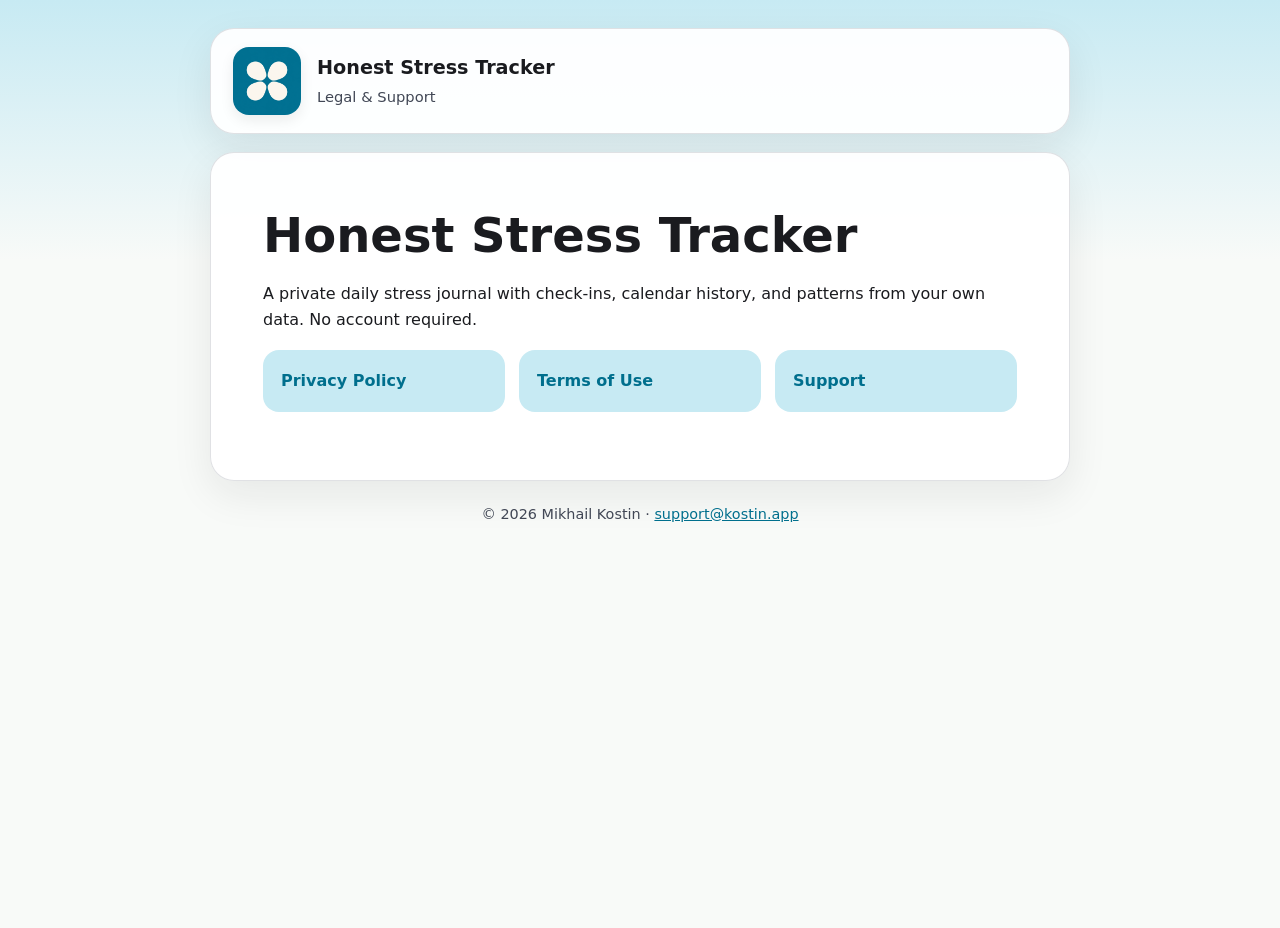
==== index.html @ 7f4ad1bf "Initial commit" ====
<!doctype html>
<html lang="en">
<head>
  <meta charset="utf-8">
  <meta name="viewport" content="width=device-width, initial-scale=1">
  <meta name="description" content="Privacy policy, terms of use, and support for Honest Stress Tracker.">
  <title>Honest Stress Tracker — Legal &amp; Support</title>
  <link rel="icon" type="image/png" href="img/favicon.png">
  <link rel="apple-touch-icon" href="img/icon.png">
  <link rel="stylesheet" href="css/styles.css">
</head>
<body>
  <div class="page">
    <header class="site-header">
      <img class="app-icon" src="img/icon.png" alt="Honest Stress Tracker app icon">
      <div class="brand"><strong>Honest Stress Tracker</strong><span>Legal &amp; Support</span></div>
    </header>
    <main>
      <h1>Honest Stress Tracker</h1>
      <p>A private daily stress journal with check-ins, calendar history, and patterns from your own data. No account required.</p>
      <ul class="document-list">
        <li><a href="privacy-policy.html">Privacy Policy</a></li>
        <li><a href="terms-of-use.html">Terms of Use</a></li>
        <li><a href="support.html">Support</a></li>
      </ul>
    </main>
    <footer>© 2026 Mikhail Kostin · <a href="mailto:support@kostin.app">support@kostin.app</a></footer>
  </div>
</body>
</html>
---- css/styles.css ----
:root {
  color-scheme: light;
  --background: #f8faf8;
  --surface: #ffffff;
  --text: #1a1b1f;
  --muted: #414755;
  --accent: #006f8d;
  --accent-soft: #c7eaf3;
  --border: rgba(113, 119, 134, 0.22);
  --shadow: rgba(26, 27, 31, 0.08);
}

* { box-sizing: border-box; }

body {
  margin: 0;
  min-height: 100vh;
  min-height: 100dvh;
  background: linear-gradient(180deg, #c7eaf3 0, var(--background) 260px);
  background-repeat: no-repeat;
  color: var(--text);
  font-family: system-ui, -apple-system, BlinkMacSystemFont, "Segoe UI", sans-serif;
  line-height: 1.65;
}

.page {
  width: min(860px, calc(100% - 32px));
  margin: 28px auto 56px;
}

.site-header,
main {
  background: color-mix(in srgb, var(--surface) 94%, transparent);
  border: 1px solid var(--border);
  border-radius: 24px;
  box-shadow: 0 14px 40px var(--shadow);
}

.site-header {
  display: flex;
  align-items: center;
  gap: 16px;
  padding: 18px 22px;
  margin-bottom: 18px;
}

.app-icon {
  width: 68px;
  height: 68px;
  border-radius: 16px;
  box-shadow: 0 5px 14px var(--shadow);
}

.brand { flex: 1; min-width: 0; overflow-wrap: anywhere; }
.brand strong { display: block; font-size: 1.2rem; }
.brand span { color: var(--muted); font-size: 0.92rem; }

.locale-selector { flex: 0 0 auto; }
.locale-selector select {
  width: 180px;
  max-width: 100%;
  padding: 9px 12px;
  border: 1px solid var(--border);
  border-radius: 12px;
  background: var(--accent-soft);
  color: var(--text);
  font: inherit;
  font-weight: 700;
  cursor: pointer;
}

.locale-selector select:focus-visible {
  outline: 3px solid color-mix(in srgb, var(--accent) 35%, transparent);
  outline-offset: 2px;
}

main { padding: clamp(24px, 5vw, 52px); }
h1, h2 { line-height: 1.25; }
h1 { margin: 0 0 8px; font-size: clamp(2rem, 6vw, 3rem); overflow-wrap: anywhere; }
h2 { margin-top: 2rem; font-size: 1.35rem; }
p, li { max-width: 72ch; }
ul { padding-left: 1.35rem; }
.muted { color: var(--muted); margin-top: 0; }
a { color: var(--accent); }

.document-list {
  display: grid;
  grid-template-columns: repeat(auto-fit, minmax(210px, 1fr));
  gap: 14px;
  padding: 0;
  list-style: none;
}

.document-list a {
  display: block;
  height: 100%;
  padding: 18px;
  background: var(--accent-soft);
  border-radius: 16px;
  font-weight: 750;
  text-decoration: none;
}

footer {
  padding: 22px 8px;
  color: var(--muted);
  font-size: 0.9rem;
  text-align: center;
}

@media (max-width: 560px) {
  .page { width: min(calc(100% - 20px), 860px); margin-top: 10px; }
  .site-header { align-items: flex-start; flex-wrap: wrap; border-radius: 18px; }
  .app-icon { width: 56px; height: 56px; border-radius: 13px; }
  .locale-selector { width: 100%; }
  .locale-selector select { width: 100%; }
  main { border-radius: 18px; }
  h1 { font-size: 1.85rem; }
}
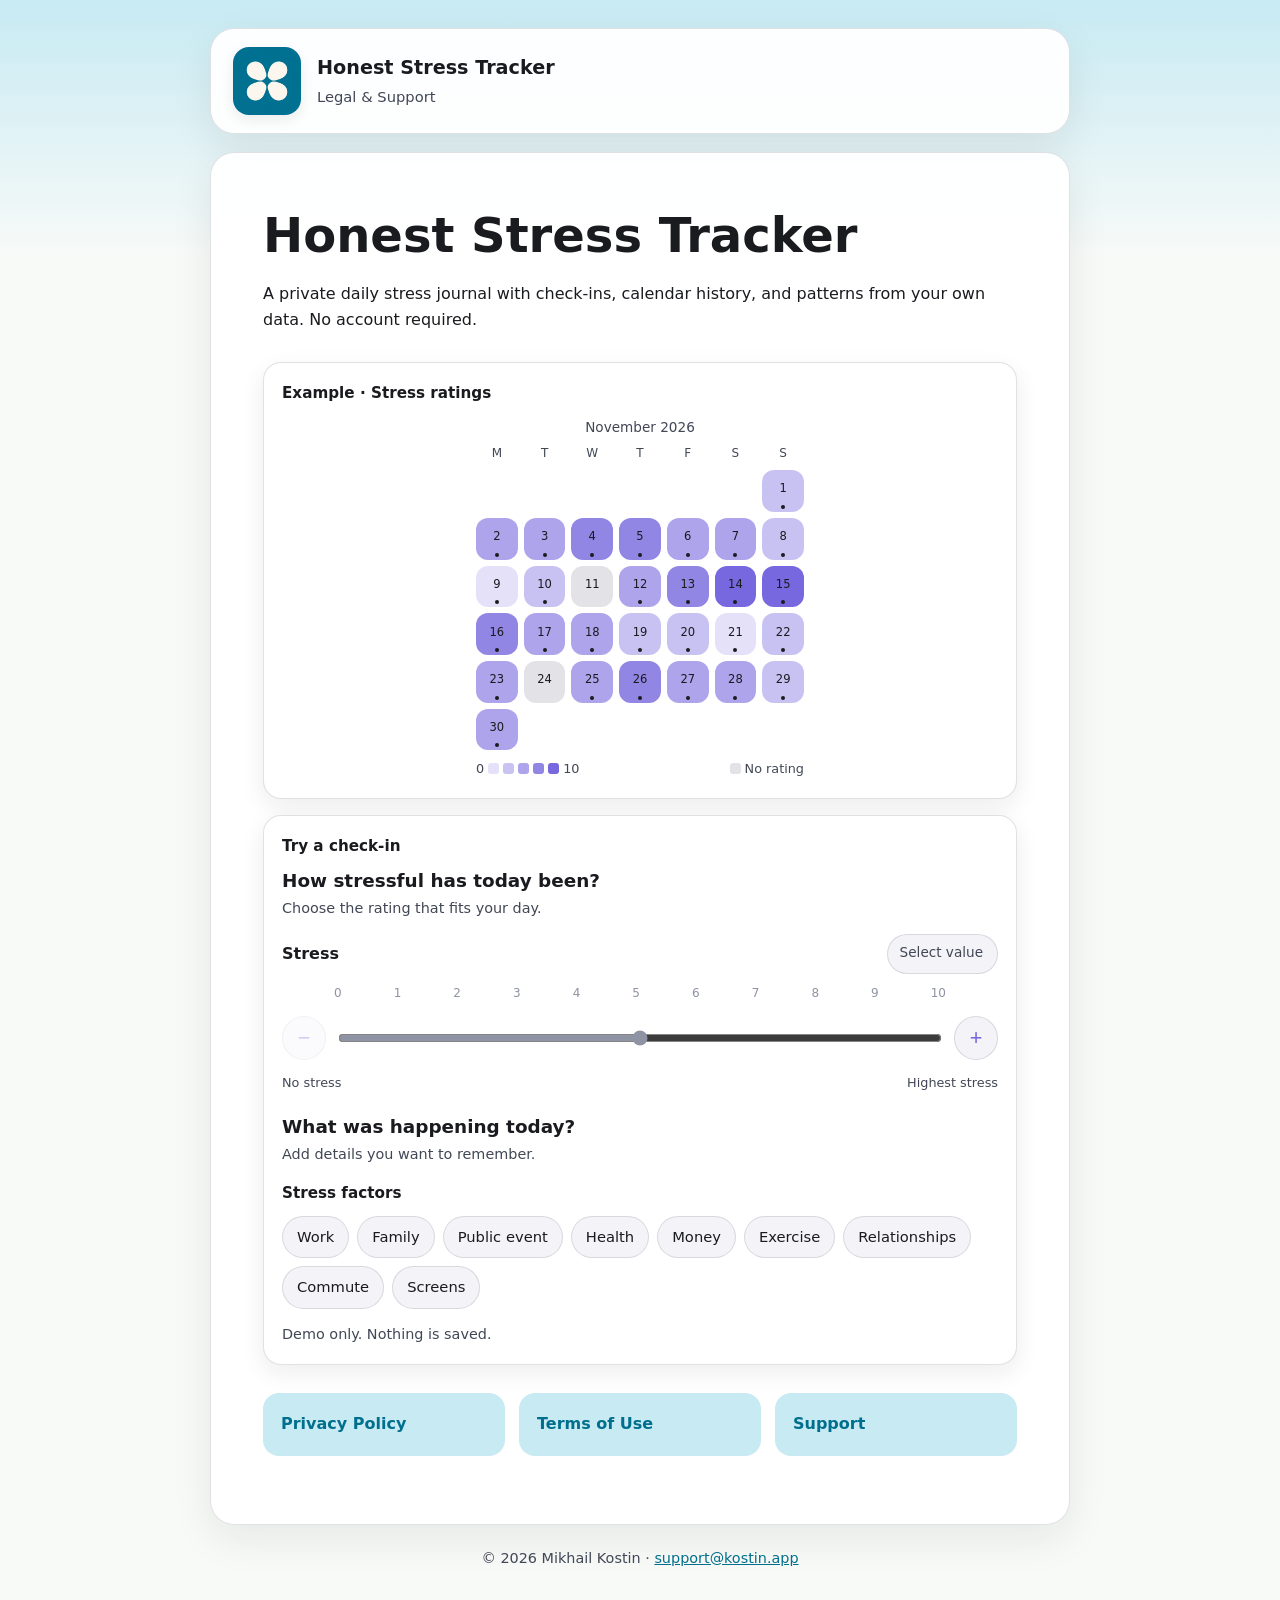
==== commit b26a77b5: "Add demo" ====
--- a/index.html
+++ b/index.html
@@ -18,6 +18,56 @@
     <main>
       <h1>Honest Stress Tracker</h1>
       <p>A private daily stress journal with check-ins, calendar history, and patterns from your own data. No account required.</p>
+
+      <section class="demo" aria-label="App preview">
+        <div class="demo-card">
+          <p class="demo-label">Example · Stress ratings</p>
+          <div class="demo-calendar" id="demo-calendar"></div>
+        </div>
+
+        <div class="demo-card">
+          <p class="demo-label">Try a check-in</p>
+          <p class="demo-prompt">How stressful has today been?</p>
+          <p class="demo-hint">Choose the rating that fits your day.</p>
+
+          <div class="demo-slider" id="demo-slider">
+            <div class="demo-slider-header">
+              <span class="demo-metric-name">Stress</span>
+              <span class="demo-value-chip" id="demo-value-chip" aria-live="polite">
+                <span class="demo-value" id="demo-value">Select value</span><span class="demo-value-max" id="demo-value-max"></span>
+              </span>
+            </div>
+            <div class="demo-scale-numbers" aria-hidden="true">
+              <span>0</span><span>1</span><span>2</span><span>3</span><span>4</span><span>5</span><span>6</span><span>7</span><span>8</span><span>9</span><span>10</span>
+            </div>
+            <div class="demo-slider-row">
+              <button type="button" class="demo-step" id="demo-dec" aria-label="Decrease Stress" disabled>−</button>
+              <input
+                type="range"
+                id="demo-range"
+                class="demo-range"
+                min="0"
+                max="10"
+                step="1"
+                value="5"
+                aria-label="Stress"
+              >
+              <button type="button" class="demo-step" id="demo-inc" aria-label="Increase Stress">+</button>
+            </div>
+            <div class="demo-endpoints">
+              <span>No stress</span>
+              <span>Highest stress</span>
+            </div>
+          </div>
+
+          <p class="demo-prompt demo-context-title">What was happening today?</p>
+          <p class="demo-hint" id="demo-stress-summary">Add details you want to remember.</p>
+          <p class="demo-label">Stress factors</p>
+          <div class="demo-chips" id="demo-chips" role="group" aria-label="Stress factors"></div>
+          <p class="demo-footnote">Demo only. Nothing is saved.</p>
+        </div>
+      </section>
+
       <ul class="document-list">
         <li><a href="privacy-policy.html">Privacy Policy</a></li>
         <li><a href="terms-of-use.html">Terms of Use</a></li>
@@ -26,5 +76,6 @@
     </main>
     <footer>© 2026 Mikhail Kostin · <a href="mailto:support@kostin.app">support@kostin.app</a></footer>
   </div>
+  <script src="js/demo.js" defer></script>
 </body>
 </html>
--- a/css/styles.css
+++ b/css/styles.css
@@ -117,3 +117,239 @@
   main { border-radius: 18px; }
   h1 { font-size: 1.85rem; }
 }
+
+/* —— Home page demo —— */
+.demo {
+  display: grid;
+  gap: 16px;
+  margin: 28px 0;
+}
+
+.demo-card {
+  padding: 18px;
+  background: #fff;
+  border: 1px solid var(--border);
+  border-radius: 18px;
+  box-shadow: 0 8px 24px var(--shadow);
+}
+
+.demo-label {
+  margin: 0 0 10px;
+  font-size: 0.95rem;
+  font-weight: 700;
+}
+
+.demo-prompt {
+  margin: 0 0 4px;
+  font-size: 1.15rem;
+  font-weight: 700;
+  line-height: 1.3;
+}
+
+.demo-hint,
+.demo-footnote {
+  margin: 0 0 14px;
+  color: var(--muted);
+  font-size: 0.9rem;
+}
+
+.demo-footnote { margin: 14px 0 0; }
+
+.demo-context-title { margin-top: 22px; }
+
+.demo-calendar {
+  width: min(100%, 328px);
+  margin: 0 auto;
+}
+
+.demo-month {
+  margin: 0 0 6px;
+  text-align: center;
+  color: var(--muted);
+  font-size: 0.85rem;
+}
+
+.demo-weekdays,
+.demo-week {
+  display: grid;
+  grid-template-columns: repeat(7, minmax(0, 1fr));
+  gap: 6px;
+  margin-bottom: 6px;
+}
+
+.demo-weekday {
+  text-align: center;
+  color: var(--muted);
+  font-size: 0.75rem;
+}
+
+.demo-day-slot {
+  aspect-ratio: 1;
+  min-width: 0;
+}
+
+.demo-day {
+  display: flex;
+  align-items: center;
+  justify-content: center;
+  width: 100%;
+  height: 100%;
+  border-radius: 12px;
+  font-size: 0.72rem;
+  position: relative;
+  padding-bottom: 4px;
+}
+
+.demo-day.has-rating::after {
+  content: "";
+  position: absolute;
+  bottom: 3px;
+  width: 4px;
+  height: 4px;
+  border-radius: 2px;
+  background: var(--text);
+}
+
+.demo-legend {
+  display: flex;
+  flex-wrap: wrap;
+  justify-content: space-between;
+  gap: 8px;
+  margin-top: 8px;
+  color: var(--muted);
+  font-size: 0.8rem;
+}
+
+.demo-legend-group {
+  display: flex;
+  align-items: center;
+  gap: 4px;
+}
+
+.demo-swatch {
+  width: 11px;
+  height: 11px;
+  border-radius: 3px;
+  display: inline-block;
+}
+
+.demo-slider { display: grid; gap: 10px; margin-bottom: 4px; }
+
+.demo-slider-header {
+  display: flex;
+  align-items: center;
+  gap: 10px;
+}
+
+.demo-metric-name { flex: 1; font-weight: 700; }
+
+.demo-value-chip {
+  display: inline-flex;
+  align-items: baseline;
+  gap: 2px;
+  min-height: 40px;
+  padding: 6px 12px;
+  border-radius: 999px;
+  border: 1px solid var(--border);
+  background: #f4f3f8;
+  color: var(--muted);
+  font-size: 0.85rem;
+}
+
+.demo-value-chip.is-answered { color: #7768df; }
+.demo-value-chip.is-answered .demo-value {
+  font-size: 1.25rem;
+  font-weight: 700;
+  line-height: 1.1;
+}
+.demo-value-max { color: var(--muted); font-size: 0.85rem; }
+
+.demo-scale-numbers {
+  display: flex;
+  justify-content: space-between;
+  padding: 0 52px;
+  color: #8e94a3;
+  font-size: 0.75rem;
+}
+
+.demo-scale-numbers .is-selected {
+  color: #7768df;
+  font-weight: 700;
+}
+
+.demo-slider-row {
+  display: flex;
+  align-items: center;
+  gap: 10px;
+}
+
+.demo-step {
+  width: 44px;
+  height: 44px;
+  border-radius: 999px;
+  border: 1px solid var(--border);
+  background: #f4f3f8;
+  color: #7768df;
+  font-size: 1.35rem;
+  line-height: 1;
+  cursor: pointer;
+}
+
+.demo-step:disabled {
+  opacity: 0.35;
+  cursor: default;
+}
+
+.demo-range {
+  flex: 1;
+  height: 44px;
+  accent-color: #8e94a3;
+  cursor: pointer;
+}
+
+.demo-range.is-answered { accent-color: #7768df; }
+
+.demo-endpoints {
+  display: flex;
+  justify-content: space-between;
+  color: var(--muted);
+  font-size: 0.8rem;
+}
+
+.demo-chips {
+  display: flex;
+  flex-wrap: wrap;
+  gap: 8px;
+}
+
+.demo-chip {
+  min-height: 40px;
+  padding: 8px 14px;
+  border-radius: 999px;
+  border: 1px solid var(--border);
+  background: #f4f3f8;
+  color: var(--text);
+  font: inherit;
+  font-size: 0.92rem;
+  cursor: pointer;
+}
+
+.demo-chip.is-active,
+.demo-chip[aria-pressed="true"] {
+  background: color-mix(in srgb, #7768df 16%, white);
+  border-color: #7768df;
+  color: var(--text);
+  font-weight: 650;
+}
+
+.demo-chip:focus-visible,
+.demo-step:focus-visible,
+.demo-range:focus-visible {
+  outline: 3px solid color-mix(in srgb, var(--accent) 35%, transparent);
+  outline-offset: 2px;
+}
+
+@media (max-width: 560px) {
+  .demo-card { padding: 14px; border-radius: 16px; }
+  .demo-scale-numbers { padding: 0 46px; }
+}
